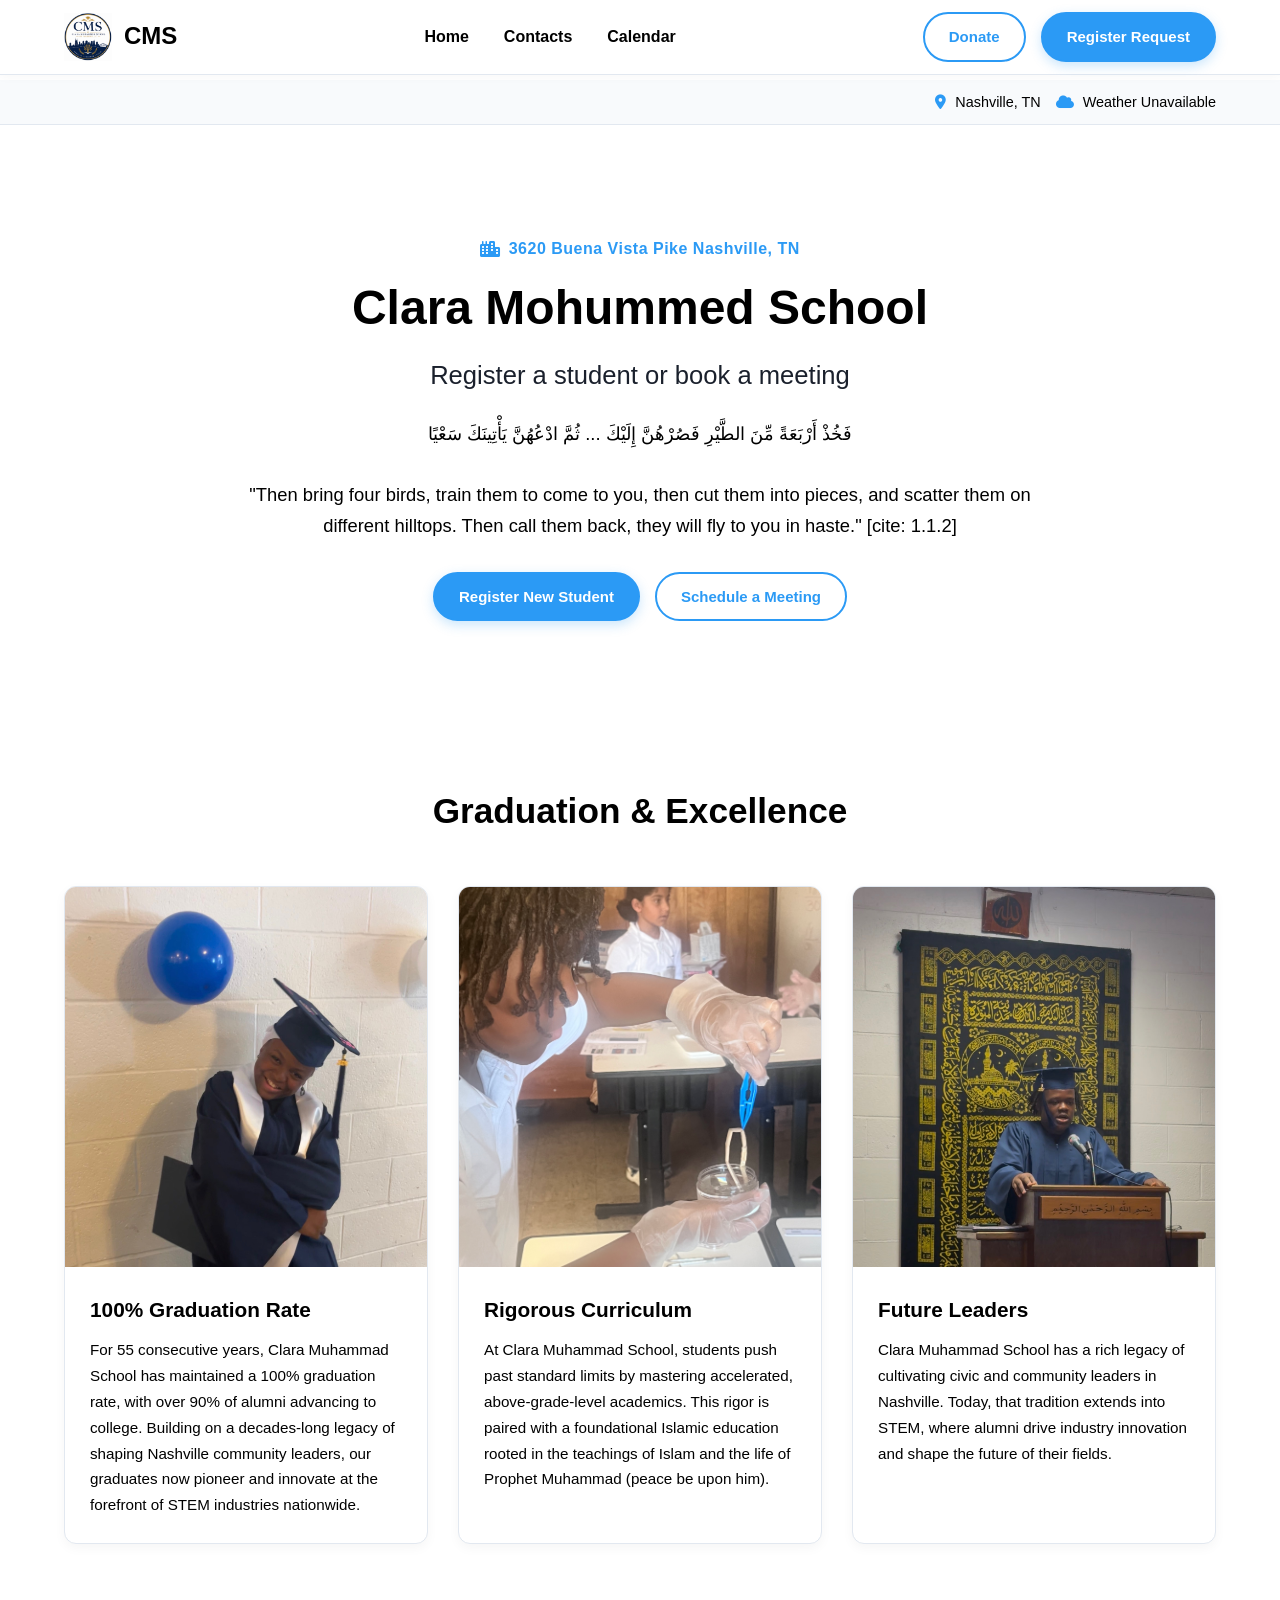
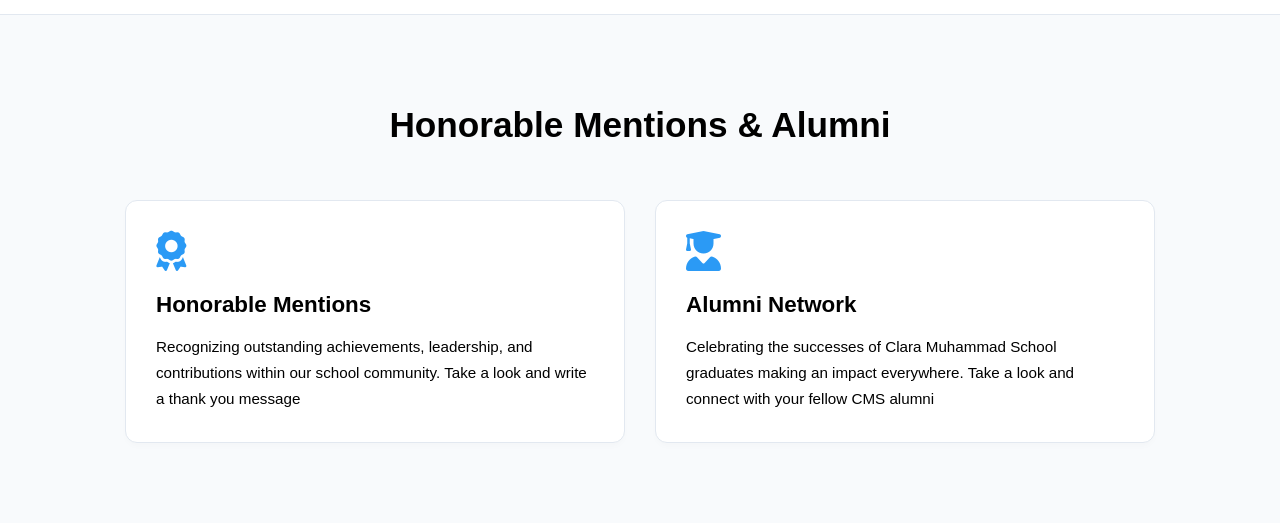
==== index.html @ 6233528d "Add files via upload" ====
<!DOCTYPE html>
<html lang="en">
<head>
    <meta charset="UTF-8">
    <meta name="viewport" content="width=device-width, initial-scale=1.0">
    <title>CMS</title>

    <!-- Font Awesome CDN --> 
    <link rel="stylesheet" href="https://cdnjs.cloudflare.com/ajax/libs/font-awesome/6.5.1/css/all.min.css">   

    <!-- Link to CSS File --> 
    <link rel="stylesheet" href="styles.css">
</head>
<body>

<!-- Header -->
<header>
    <div class="container header-container">
       <a href="Index.html" class="logo">
    <img src="cms-logo.png" alt="CMS Logo" class="logo-img">
    <div class="logo-text">CMS</div>
</a>

        <nav>
            <ul>
                <li><a href="Index.html">Home</a></li>
                <li><a href="contact.html">Contacts</a></li>
                <li><a href="calendar.html">Calendar</a></li>
            </ul>
        </nav>

        <div class="nav-buttons">
            <a href="donate.html" class="btn btn-secondary">Donate</a>
            <a href="reg.html" class="btn btn-primary">Register Request</a>
        </div>
    </div>
</header>

<!-- Weather Bar -->
<div class="weather-bar">
    <div class="container weather-container">
        <span class="weather-location"><i class="fa-solid fa-location-dot"></i> Nashville, TN</span>
        <span class="weather-info" id="weather-info"><i class="fa-solid fa-spinner fa-spin"></i> Loading weather...</span>
    </div>
</div>

<section class="hero">
    <!-- Watermark div placed right inside the hero section -->
    <div class="hero-bg-watermark"></div>

    <div class="container hero-wrapper centered">
        <div class="hero-content">
            <div class="hero-subtitle">
                <i class="fa-solid fa-city"></i>
                3620 Buena Vista Pike Nashville, TN
            </div>
            <h1 class="hero-title">Clara Mohummed School<br><span>Register a student or book a meeting</span></h1>
            <p class="hero-text">فَخُذْ أَرْبَعَةً مِّنَ الطَّيْرِ فَصُرْهُنَّ إِلَيْكَ ... ثُمَّ ادْعُهُنَّ يَأْتِينَكَ سَعْيًا</p>
            <p class="hero-text">"Then bring four birds, train them to come to you, then cut them into pieces, and scatter them on different hilltops. Then call them back, they will fly to you in haste." [cite: 1.1.2]</p>
            <div class="hero-button">
                <a href="reg.html" class="btn btn-primary">Register New Student</a>
                <a href="meeting.html" class="btn btn-secondary">Schedule a Meeting</a>
            </div>
        </div>
    </div>
</section>


<!-- Graduation & School Highlights Section -->
<section class="graduation-section">
    <div class="container">
        <h2 class="section-title">Graduation & Excellence</h2>
        <div class="grad-grid">
            
            <!-- Card 1: 100% Graduation Rate (IMG_4637.jpeg) -->
            <div class="grad-card">
                <div class="grad-img-wrapper">
                    <img src="IMG_4637.jpeg" alt="100% Graduation Rate">
                </div>
                <div class="grad-card-body">
                    <h3>100% Graduation Rate</h3>
                    <p>For 55 consecutive years, Clara Muhammad School has maintained a 100% graduation rate, with over 90% of alumni advancing to college. Building on a decades-long legacy of shaping Nashville community leaders, our graduates now pioneer and innovate at the forefront of STEM industries nationwide.</p>
                </div>
            </div>

            <!-- Card 2: Rigorous Curriculum (00EC2F21-A849-4932-A83C-9026EC343AD1.jpg) -->
            <div class="grad-card">
                <div class="grad-img-wrapper">
                    <img src="00EC2F21-A849-4932-A83C-9026EC343AD1.jpeg" alt="Rigorous Curriculum">
                </div>
                <div class="grad-card-body">
                    <h3>Rigorous Curriculum</h3>
                    <p>At Clara Muhammad School, students push past standard limits by mastering accelerated, above-grade-level academics. This rigor is paired with a foundational Islamic education rooted in the teachings of Islam and the life of Prophet Muhammad (peace be upon him).</p>
                </div>
            </div>

            <!-- Card 3: Future Leaders (IMG_4633.jpg) -->
            <div class="grad-card">
                <div class="grad-img-wrapper">
                    <img src="IMG_4633.jpeg" alt="Future Leaders">
                </div>
                <div class="grad-card-body">
                    <h3>Future Leaders</h3>
                    <p>Clara Muhammad School has a rich legacy of cultivating civic and community leaders in Nashville. Today, that tradition extends into STEM, where alumni drive industry innovation and shape the future of their fields.</p>
                </div>
            </div>

        </div>
    </div>
</section>

<!-- Honorable Mentions & Alumni Section -->
<section id="honors-alumni" class="honors-section">
    <div class="container">
        <h2 class="section-title">Honorable Mentions & Alumni</h2>
        
        <div class="cards-grid">
            <a href="HM.html" target="_blank" rel="noopener noreferrer" class="card">
                <i class="fa-solid fa-award card-icon"></i>
                <h3>Honorable Mentions</h3>
                <p>Recognizing outstanding achievements, leadership, and contributions within our school community. Take a look and write a thank you message</p>
            </a>

            <a href="Alumni.html" target="_blank" rel="noopener noreferrer" class="card">
                <i class="fa-solid fa-user-graduate card-icon"></i>
                <h3>Alumni Network</h3>
                <p>Celebrating the successes of Clara Muhammad School graduates making an impact everywhere. Take a look and connect with your fellow CMS alumni</p>
            </a>
        </div>
    </div>
</section>

<!-- Live Weather Fetch Script -->
<script>
    async function fetchWeather() {
        try {
            const response = await fetch('https://api.open-meteo.com/v1/forecast?latitude=36.1659&longitude=-86.7844&current_weather=true&temperature_unit=fahrenheit');
            const data = await response.json();
            
            const temp = Math.round(data.current_weather.temperature);
            const code = data.current_weather.weathercode;
            
            let condition = "Clear";
            let icon = "fa-sun";
            
            if (code > 0 && code <= 3) {
                condition = "Partly Cloudy";
                icon = "fa-cloud-sun";
            } else if (code >= 45 && code <= 48) {
                condition = "Foggy";
                icon = "fa-smog";
            } else if (code >= 51) {
                condition = "Rainy";
                icon = "fa-cloud-rain";
            }

            document.getElementById('weather-info').innerHTML = `<i class="fa-solid ${icon}"></i> ${temp}°F ${condition}`;
        } catch (err) {
            document.getElementById('weather-info').innerHTML = `<i class="fa-solid fa-cloud"></i> Weather Unavailable`;
        }
    }

    fetchWeather();
</script>

</body>
</html>
---- styles.css ----
* {
    margin: 0;
    padding: 0;
    box-sizing: border-box;
}

html {
    scroll-behavior: smooth;
}

body {
    font-family: 'Montserrat', sans-serif;
    background: #ffffff;
    color: #000000;
    line-height: 1.7;
    overflow-x: hidden;
    padding-top: 80px;
}

.container {
    width: 90%;
    max-width: 1200px;
    margin: 0 auto;
}

/* Header */
header {
    background: #ffffff;
    position: fixed;
    width: 100%;
    top: 0;
    left: 0;
    z-index: 1000;
    transition: all 0.4s ease;
    border-bottom: 1px solid #e2e8f0;
    box-shadow: 0 2px 10px rgba(0, 0, 0, 0.03);
}

.header-container {
    display: flex;
    justify-content: space-between;
    align-items: center;
    padding: 12px 0;
}

/* Logo Image Styling */
.logo {
    display: flex;
    align-items: center;
    gap: 12px;
    text-decoration: none;
    color: #000000;
    font-size: 1.5rem;
    font-weight: 700;
}

.logo-img {
    height: 48px;
    width: auto;
    object-fit: contain;
}

/* Navigation Links */
nav ul {
    display: flex;
    list-style: none;
    gap: 35px;
}

nav a {
    text-decoration: none;
    color: #000000;
    font-weight: 600;
    font-size: 16px;
    position: relative;
    padding: 5px 0;
    transition: color 0.3s ease;
}

nav a:hover {
    color: #2b9af5;
}

nav a:after {
    content: '';
    position: absolute;
    bottom: 0;
    left: 0;
    width: 0;
    height: 2px;
    background: #2b9af5;
    display: inline-block;
    transition: width 0.3s ease;
}

nav a:hover:after {
    width: 100%;        
}

/* Header Buttons */
.nav-buttons {
    display: flex;
    gap: 15px;
}

.btn {
    display: inline-block;
    padding: 10px 24px;
    border-radius: 30px;
    text-decoration: none;
    font-weight: 600;
    transition: all 0.3s ease;
    cursor: pointer;
    border: 2px solid #2b9af5;
    font-size: 15px;
}

.btn-primary {
    background: #2b9af5;
    color: #ffffff;
    box-shadow: 0 4px 12px rgba(43, 154, 245, 0.25);
}
    
.btn-primary:hover {
    background: rgb(4, 18, 223);
    color: #ffffff;
    transform: translateY(-2px);
    box-shadow: 0 6px 16px rgba(43, 154, 245, 0.2);
}

.btn-secondary {
    background: transparent;
    color: #2b9af5;
}

.btn-secondary:hover {
    background: rgb(4, 18, 223);
    color: #ffffff;
    transform: translateY(-2px);
}

/* Weather Bar Styling */
.weather-bar {
    background-color: #f8fafc;
    padding: 10px 0;
    font-size: 0.9rem;
    border-bottom: 1px solid #e2e8f0;
    color: #000000;
}

.weather-container {
    display: flex;
    justify-content: flex-end;
    align-items: center;
    gap: 15px;
}

.weather-bar i {
    margin-right: 5px;
    color: #2b9af5;
}

/* Hero Section Container */
.hero {
    position: relative;
    padding: 110px 0 90px 0;
    background: #ffffff;
    overflow: hidden;
}

/* Background Watermark behind text */
.hero-bg-watermark {
    position: absolute;
    top: 50%;
    left: 50%;
    transform: translate(-50%, -50%);
    width: 500px;         /* Adjust size of watermark */
    height: 500px;
    background-image: url('logo.png'); /* Ensure this matches your logo filename */
    background-repeat: no-repeat;
    background-position: center;
    background-size: contain;
    opacity: 0.12;        /* Subtle opacity so the text stays easily readable */
    pointer-events: none; /* Prevents background image from blocking clicks/text selection */
    z-index: 1;           /* Places it behind the hero content */
}

/* Hero Content (Forces text above watermark) */
.hero-wrapper.centered {
    position: relative;
    z-index: 2;           /* Forces content layer above z-index: 1 watermark */
    display: flex;
    justify-content: center;
    text-align: center;
}

.hero-wrapper.centered .hero-content {
    max-width: 800px;
}

.hero-subtitle {
    color: #2b9af5;
    font-weight: 600;
    letter-spacing: 0.5px;
    margin-bottom: 15px;
    display: flex;
    align-items: center;
    justify-content: center;
    gap: 8px;
}

.hero-title {
    font-size: 3rem;
    line-height: 1.25;
    margin-bottom: 20px;
    color: #000000;
}

.hero-title span {
    font-size: 1.6rem;
    color: #1a202c;
    font-weight: 500;
}

.hero-text {
    margin-bottom: 30px;
    color: #000000;
    font-size: 1.15rem;
}

.hero-button {
    display: flex;
    gap: 15px;
    justify-content: center;
}

/* Graduation Section */
.graduation-section {
    padding: 70px 0;
    background: #ffffff;
}

.grad-grid {
    display: grid;
    grid-template-columns: repeat(auto-fit, minmax(300px, 1fr));
    gap: 30px;
}

.grad-card {
    background: #ffffff;
    border-radius: 12px;
    overflow: hidden;
    border: 1px solid #e2e8f0;
    box-shadow: 0 4px 12px rgba(0, 0, 0, 0.04);
    transition: transform 0.3s ease, box-shadow 0.3s ease, border-color 0.3s ease;
}

.grad-card:hover {
    transform: translateY(-5px);
    border-color: #2b9af5;
    box-shadow: 0 12px 24px rgba(43, 154, 245, 0.15);
}

/* Increased height and adjusted positioning to show vertical images better */
.grad-img-wrapper {
    width: 100%;
    height: 380px; /* Increased from 200px to display more vertical height */
    overflow: hidden;
    background-color: #f1f5f9; /* Fallback background for taller frames */
}

.grad-img-wrapper img {
    width: 100%;
    height: 100%;
    object-fit: cover; /* Fits the image neatly inside the taller frame */
    object-position: center top; /* Focuses on the top portion of the photos (faces/heads) */
    transition: transform 0.4s ease;
}

.grad-card:hover .grad-img-wrapper img {
    transform: scale(1.05);
}

.grad-card-body {
    padding: 25px;
}

.grad-card-body h3 {
    font-size: 1.3rem;
    margin-bottom: 10px;
    color: #000000;
}

.grad-card-body p {
    color: #000000;
    font-size: 0.95rem;
}

/* Honors & Alumni Section */
.honors-section {
    clear: both;
    width: 100%;
    padding: 80px 0;
    background-color: #f8fafc;
    border-top: 1px solid #e2e8f0;
}

.section-title {
    text-align: center;
    font-size: 2.2rem;
    margin-bottom: 45px;
    color: #000000;
}

.cards-grid {
    display: flex;
    gap: 30px;
    justify-content: center;
}

.card {
    display: block;          /* Added to make <a> behave like a block card */
    text-decoration: none;   /* Removes underline */
    color: inherit;          /* Keeps text color normal */
    background: #ffffff;
    padding: 30px;
    border-radius: 12px;
    flex: 1;
    max-width: 500px;
    border: 1px solid #e2e8f0;
    box-shadow: 0 4px 6px -1px rgba(0, 0, 0, 0.02);
    transition: all 0.3s ease;
}

.card:hover {
    transform: translateY(-5px);
    background: #ffffff;
    border-color: #2b9af5;
    box-shadow: 0 12px 24px -5px rgba(43, 154, 245, 0.18);
    text-decoration: none;   /* Ensures no underline on hover */
    color: inherit;
}

.card-icon {
    font-size: 2.5rem;
    color: #2b9af5;
    margin-bottom: 15px;
}

.card h3 {
    font-size: 1.4rem;
    margin-bottom: 10px;
    color: #000000;
}

.card p {
    color: #000000;
    font-size: 0.95rem;
}

/* Mobile Responsiveness */
@media (max-width: 768px) {
    .hero-button {
        flex-direction: column;
        align-items: center;
    }

    .cards-grid {
        flex-direction: column;
        align-items: center;
    }

    .hero-bg-watermark {
        width: 320px;
        height: 320px;
    }
}
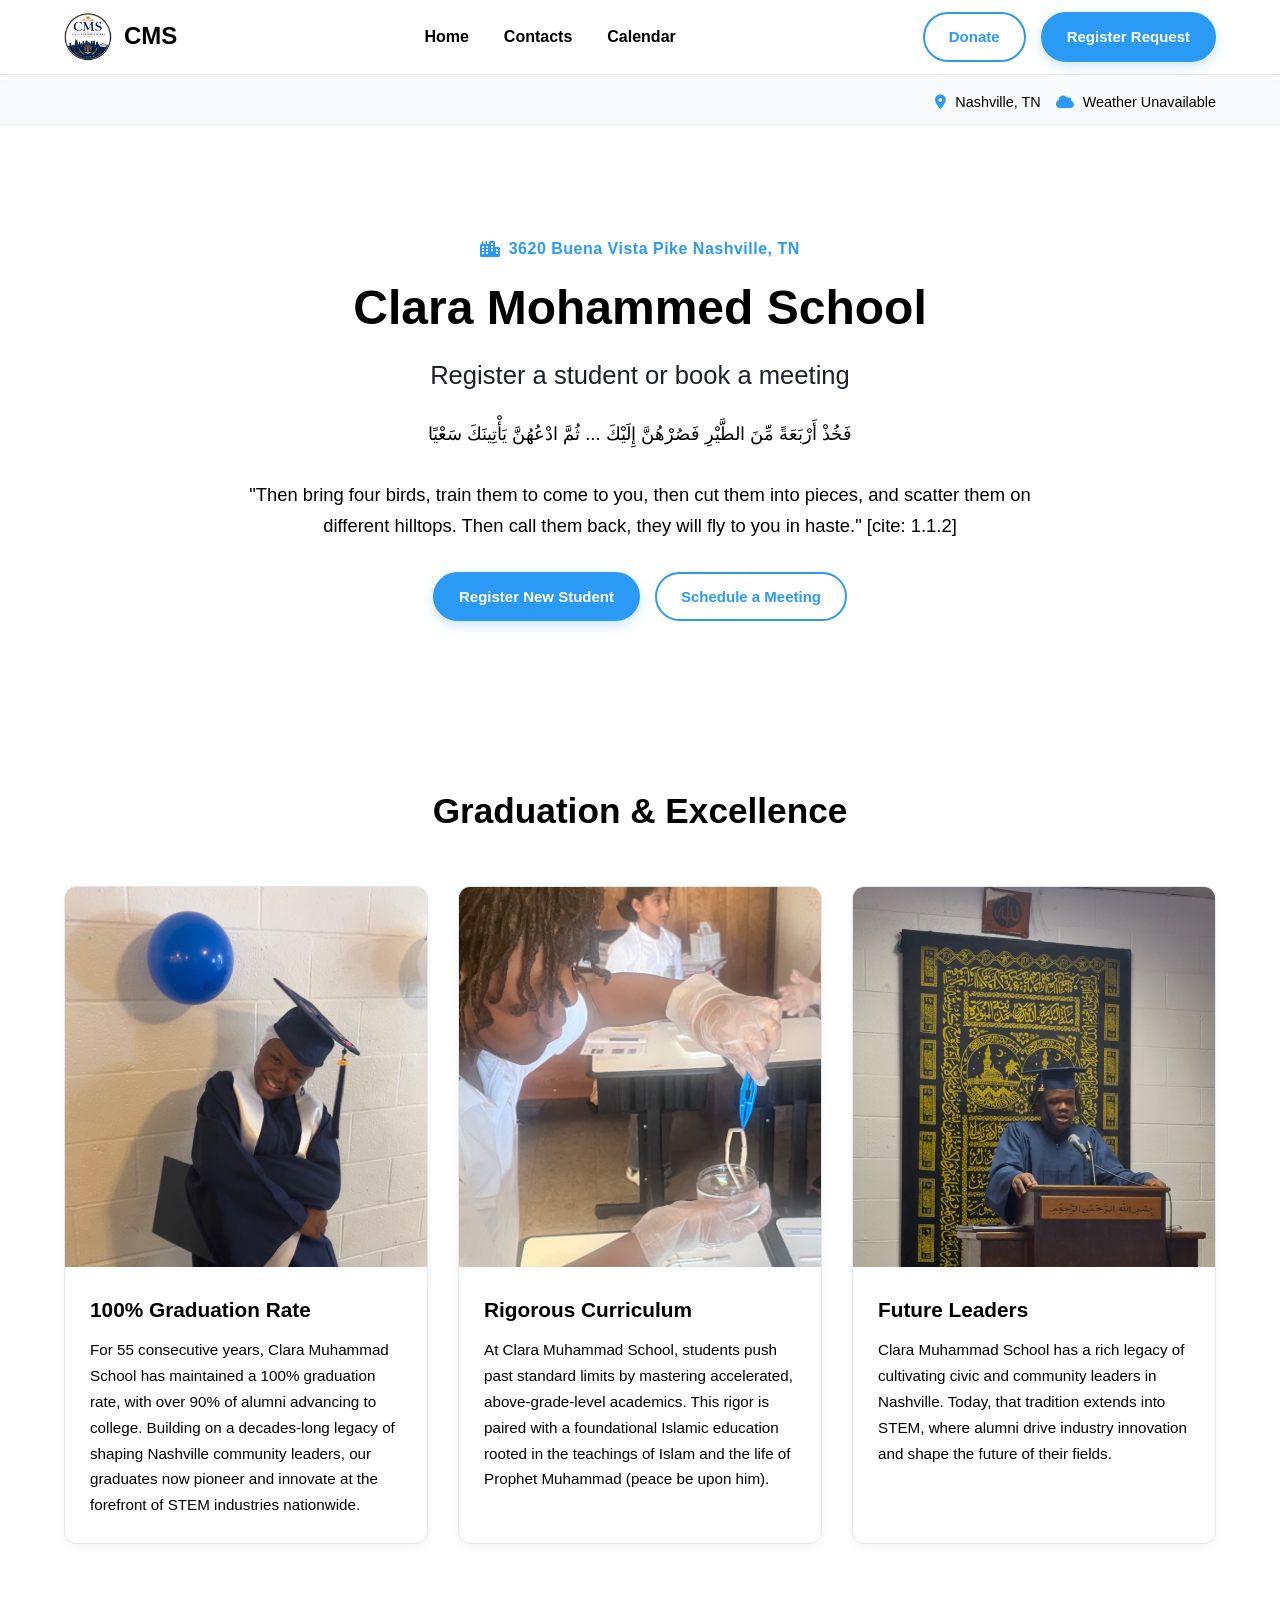
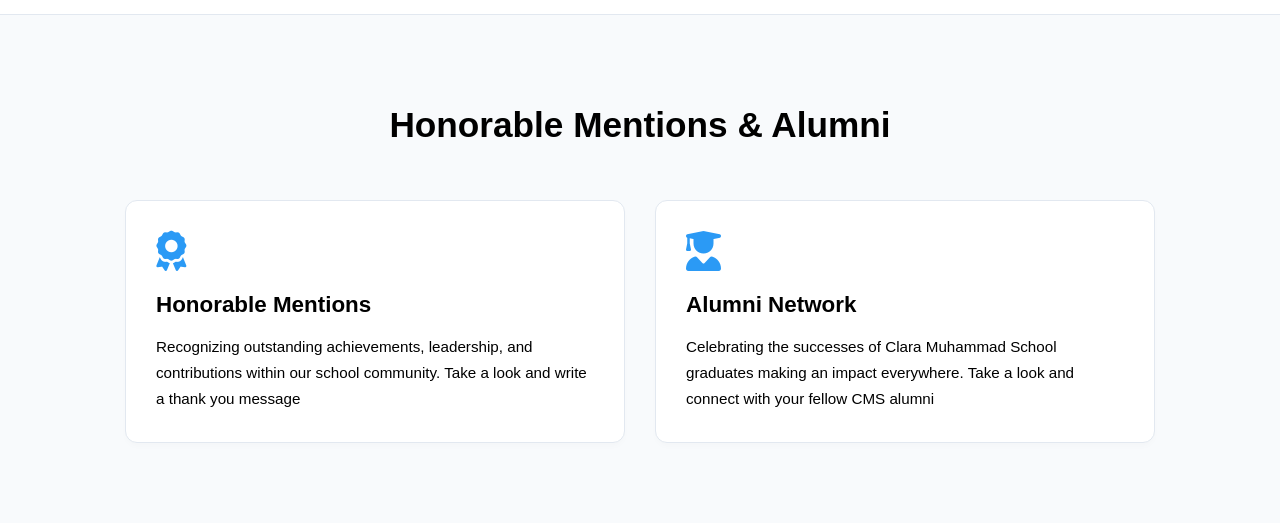
==== commit 455a2ccf: "Add files via upload" ====
--- a/index.html
+++ b/index.html
@@ -16,14 +16,14 @@
 <!-- Header -->
 <header>
     <div class="container header-container">
-       <a href="Index.html" class="logo">
+       <a href="index.html" class="logo">
     <img src="cms-logo.png" alt="CMS Logo" class="logo-img">
     <div class="logo-text">CMS</div>
 </a>
 
         <nav>
             <ul>
-                <li><a href="Index.html">Home</a></li>
+                <li><a href="index.html">Home</a></li>
                 <li><a href="contact.html">Contacts</a></li>
                 <li><a href="calendar.html">Calendar</a></li>
             </ul>
@@ -54,7 +54,7 @@
                 <i class="fa-solid fa-city"></i>
                 3620 Buena Vista Pike Nashville, TN
             </div>
-            <h1 class="hero-title">Clara Mohummed School<br><span>Register a student or book a meeting</span></h1>
+            <h1 class="hero-title">Clara Mohammed School<br><span>Register a student or book a meeting</span></h1>
             <p class="hero-text">فَخُذْ أَرْبَعَةً مِّنَ الطَّيْرِ فَصُرْهُنَّ إِلَيْكَ ... ثُمَّ ادْعُهُنَّ يَأْتِينَكَ سَعْيًا</p>
             <p class="hero-text">"Then bring four birds, train them to come to you, then cut them into pieces, and scatter them on different hilltops. Then call them back, they will fly to you in haste." [cite: 1.1.2]</p>
             <div class="hero-button">
